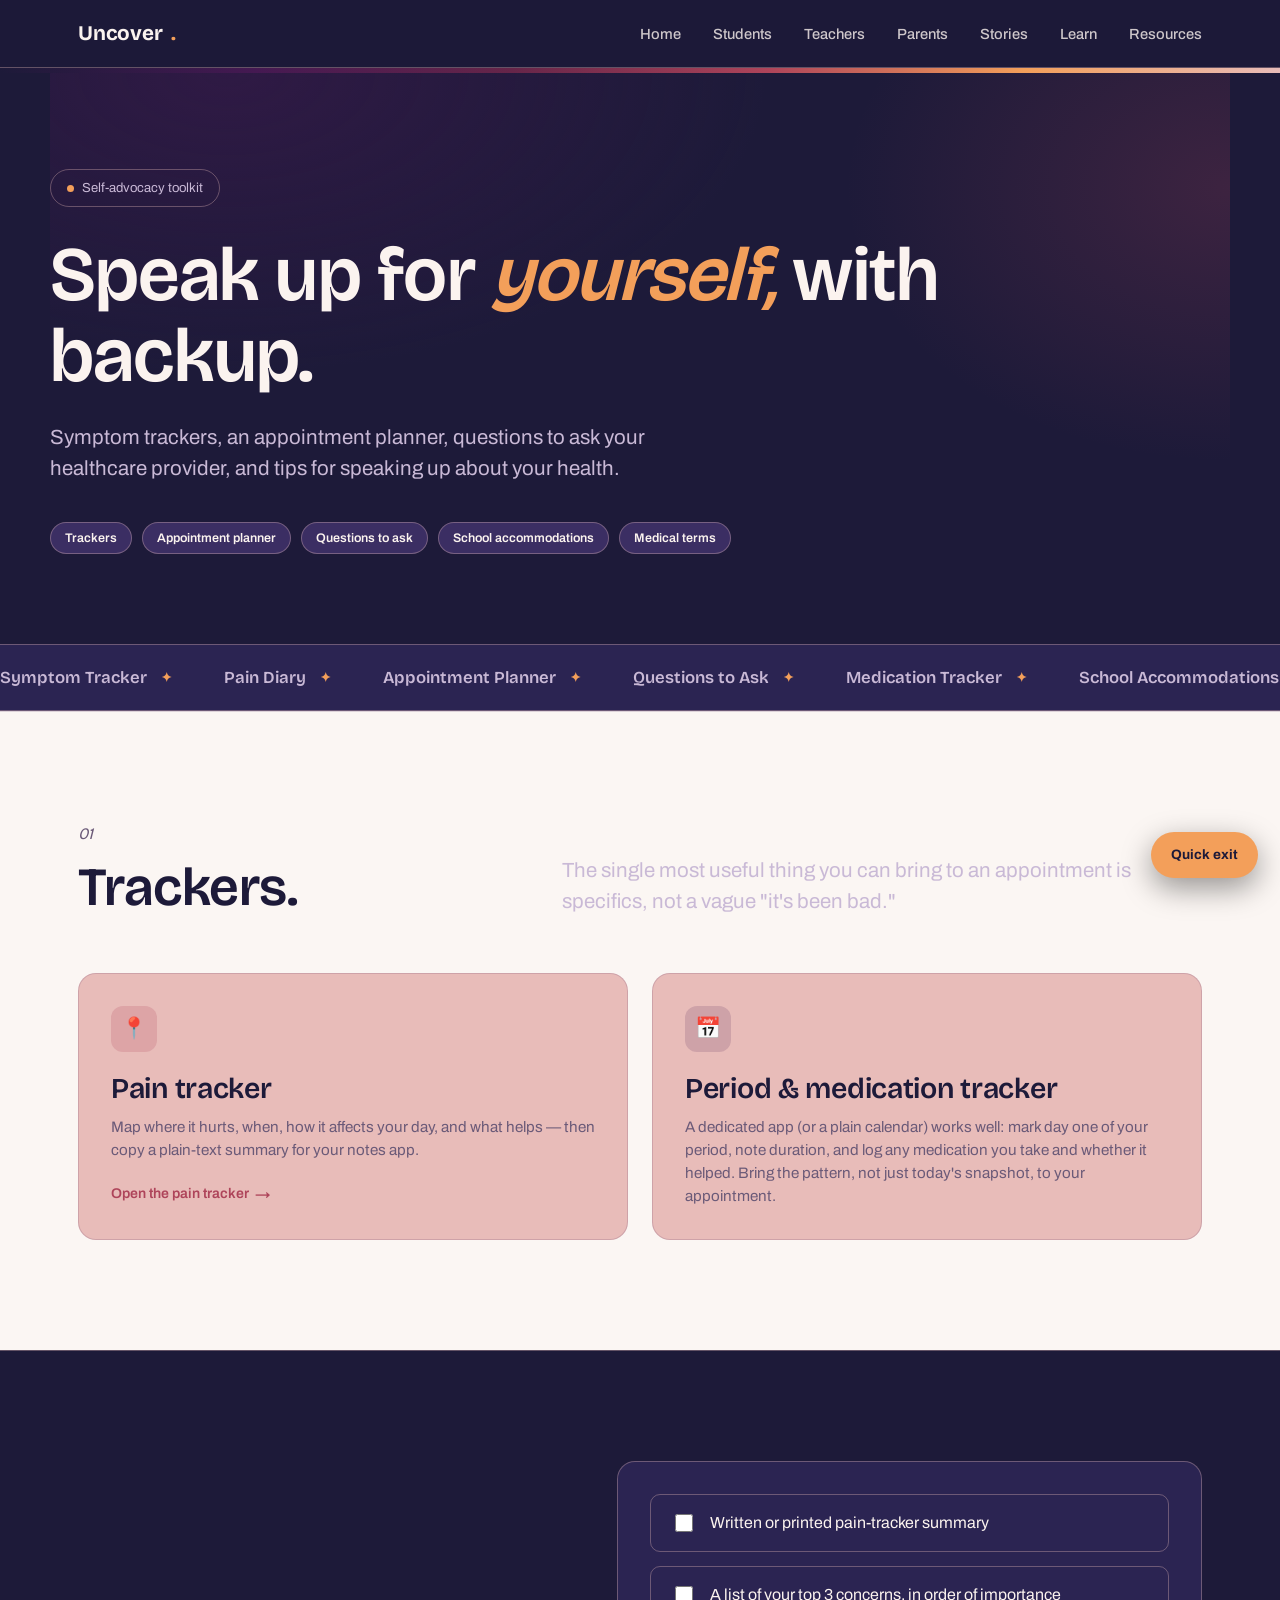
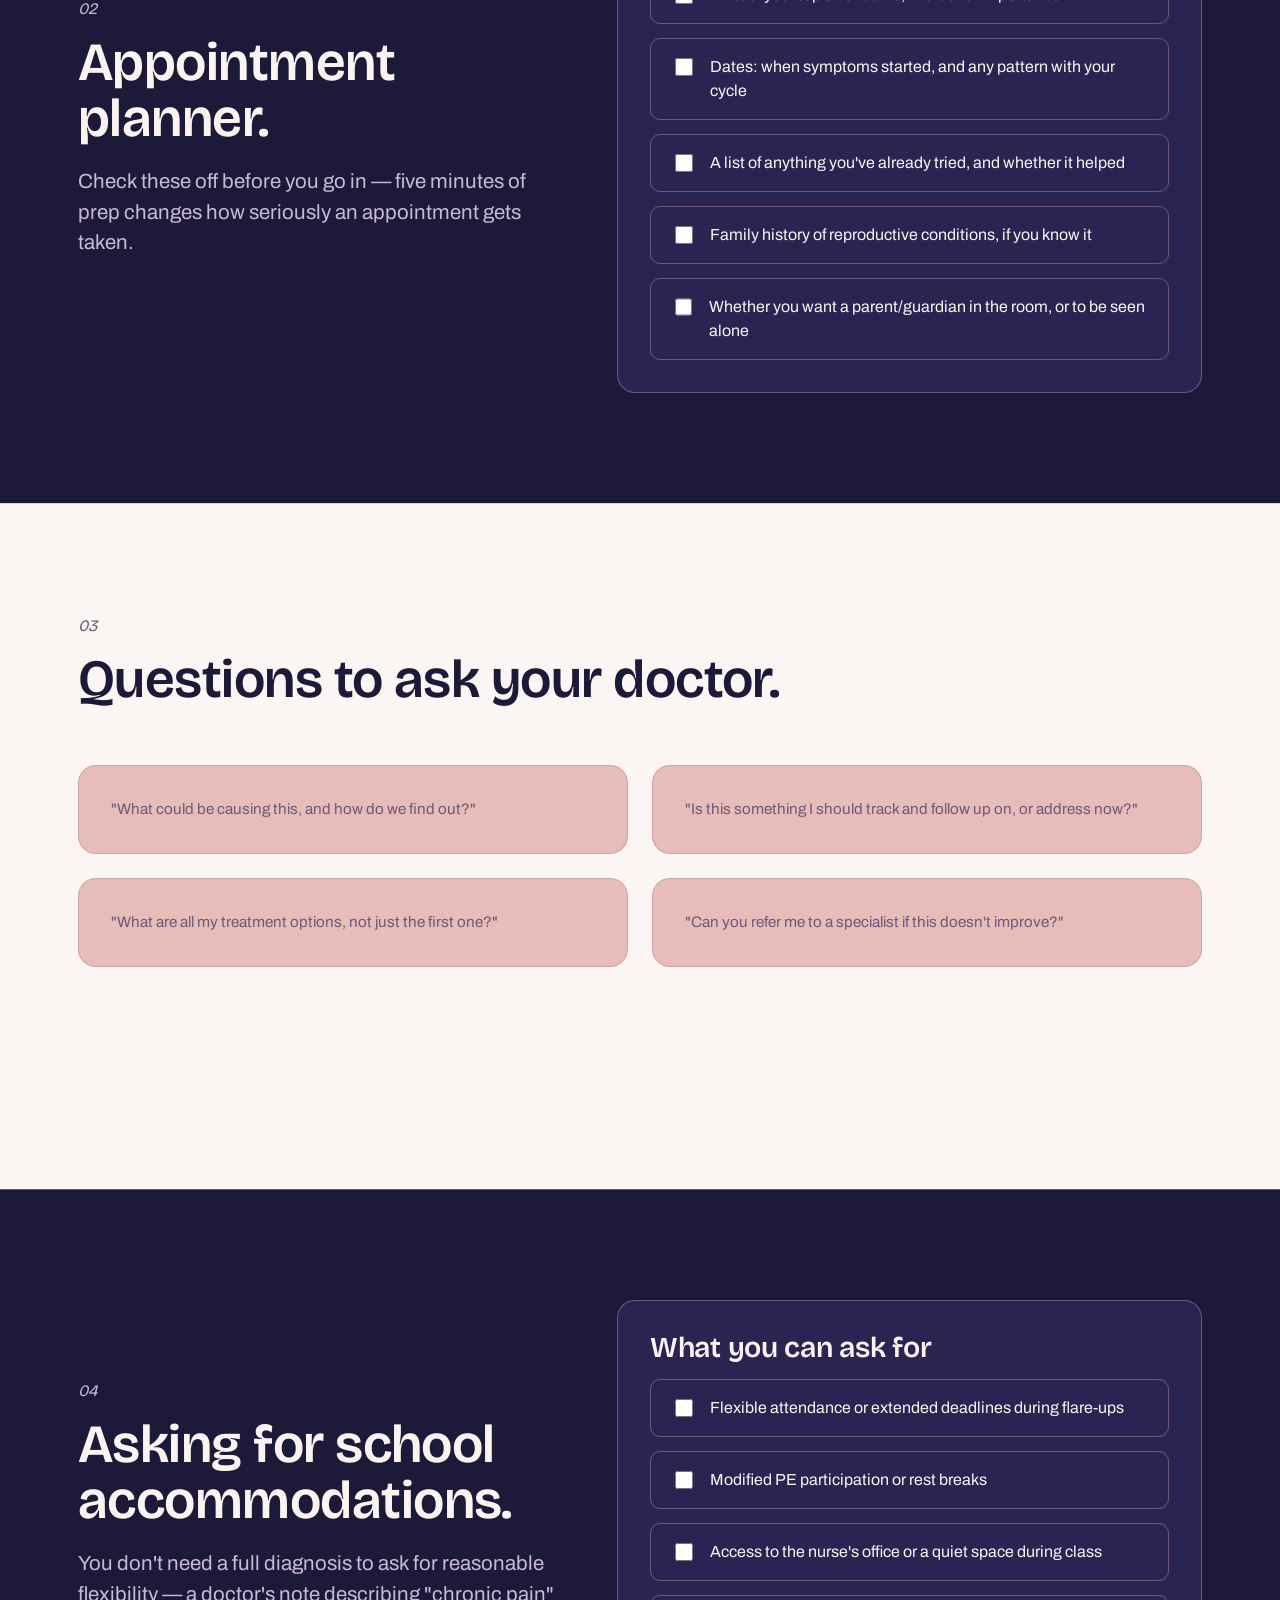
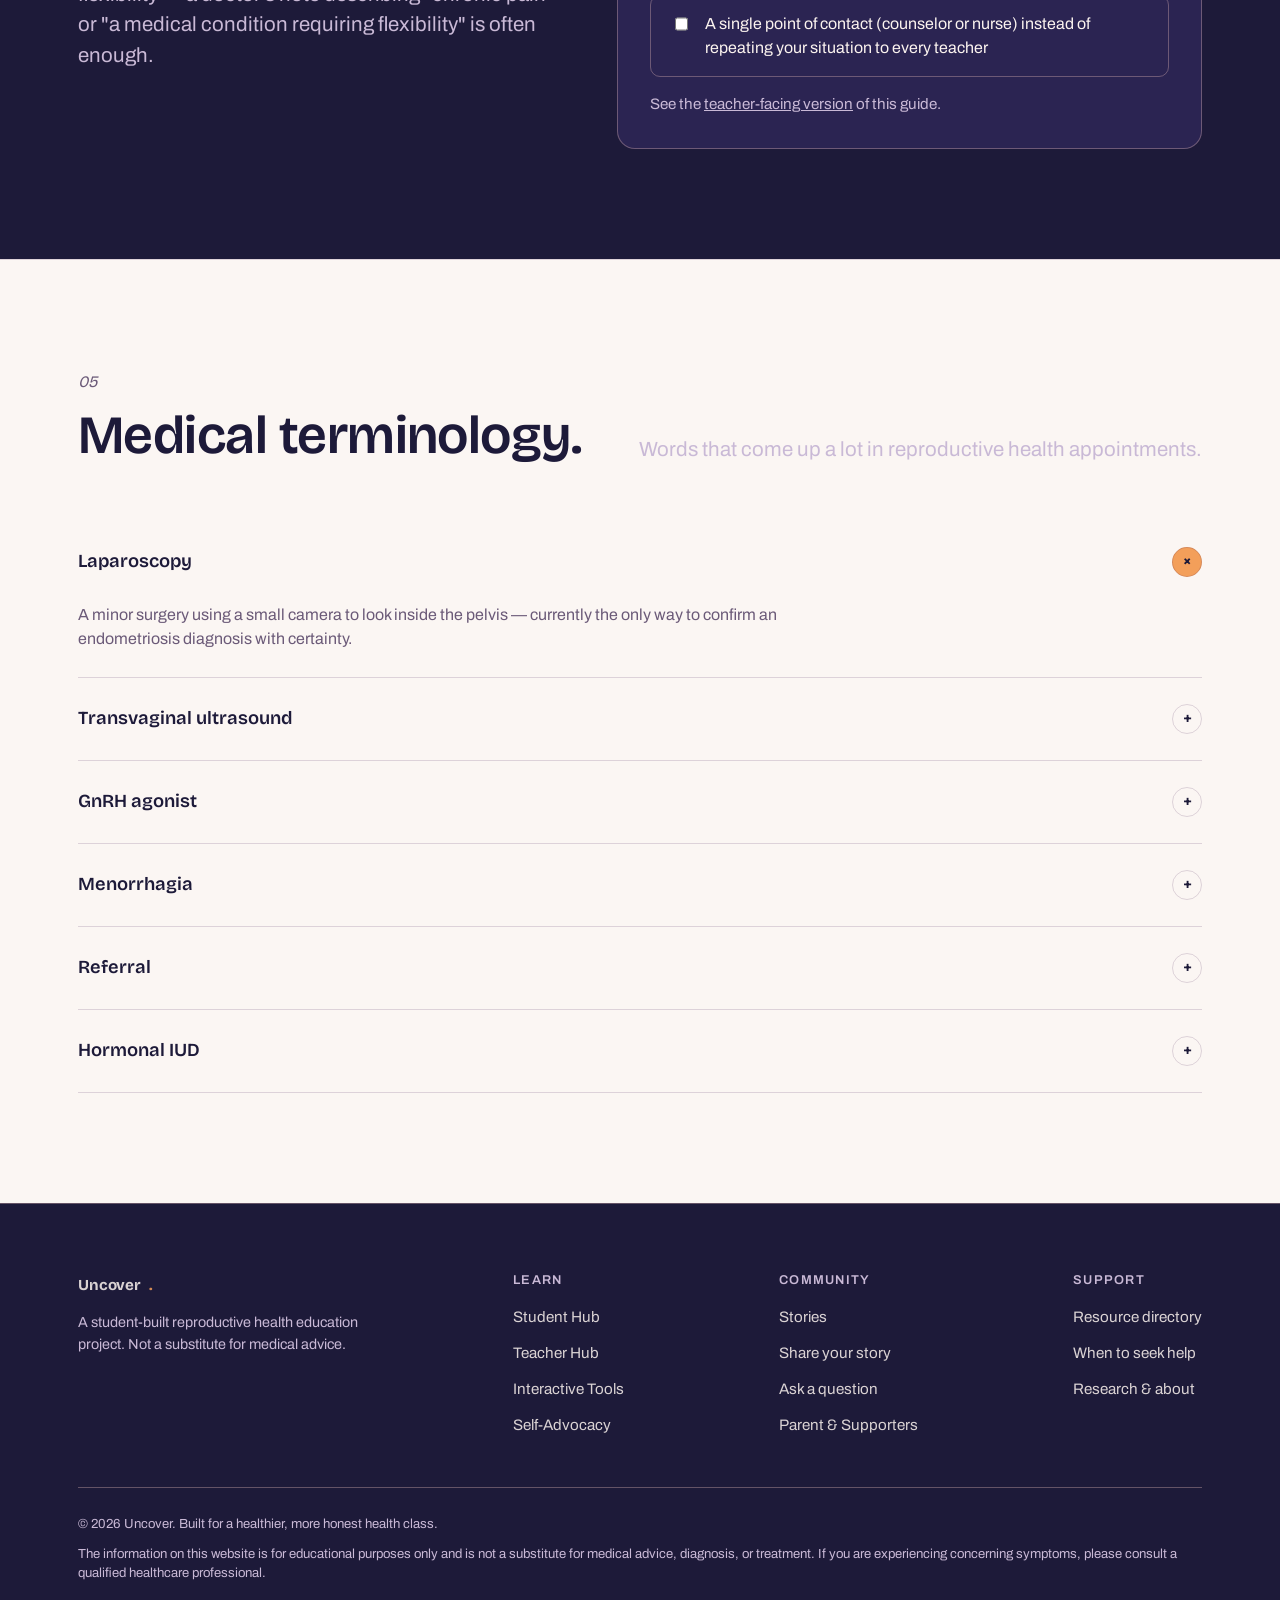
==== advocacy.html @ bd9b30e6 "Implement full site spec: new sunset/purple palette + gradients, PMOS terminology, Adenomyosis/PMDD," ====
<!doctype html>
<html lang="en">
<head>
<meta charset="UTF-8">
<meta name="viewport" content="width=device-width, initial-scale=1.0">
<title>Self-Advocacy Toolkit — Uncover</title>
<meta name="description" content="Symptom trackers, an appointment planner, questions to ask your doctor, and a medical terminology glossary.">
<link rel="stylesheet" href="css/style.css">
</head>
<body>

<nav class="nav">
  <div class="wrap">
    <a href="index.html" class="logo">Uncover<span class="dot">.</span></a>
    <div class="nav-links">
      <a href="index.html">Home</a>
      <a href="students.html">Students</a>
      <a href="teachers.html">Teachers</a>
      <a href="parents.html">Parents</a>
      <a href="stories.html">Stories</a>
      <a href="learn.html">Learn</a>
      <a href="resources.html">Resources</a>
    </div>
    <button class="nav-toggle" aria-label="Toggle menu">☰</button>
  </div>
</nav>
<div class="ombre-bar"></div>

<header class="hero wrap">
  <div class="hero-tag"><span class="pip"></span> Self-advocacy toolkit</div>
  <h1>Speak up for <em>yourself,</em> with backup.</h1>
  <p class="lede">Symptom trackers, an appointment planner, questions to ask your healthcare provider, and tips for speaking up about your health.</p>
  <div class="pill-row" style="margin-top:34px;">
    <a href="#trackers" class="pill">Trackers</a>
    <a href="#appointment" class="pill">Appointment planner</a>
    <a href="#questions" class="pill">Questions to ask</a>
    <a href="#school" class="pill">School accommodations</a>
    <a href="#glossary" class="pill">Medical terms</a>
  </div>
</header>

<div class="marquee">
  <div class="marquee-track">
    <span>Symptom Tracker</span><span>Pain Diary</span><span>Appointment Planner</span><span>Questions to Ask</span><span>Medication Tracker</span><span>School Accommodations</span><span>Medical Terminology</span>
    <span>Symptom Tracker</span><span>Pain Diary</span><span>Appointment Planner</span><span>Questions to Ask</span><span>Medication Tracker</span><span>School Accommodations</span><span>Medical Terminology</span>
  </div>
</div>

<!-- TRACKERS -->
<section class="section light" id="trackers">
  <div class="wrap">
    <div class="section-head">
      <div>
        <span class="num">01</span>
        <h2 style="margin-top:14px;">Trackers.</h2>
      </div>
      <p class="lede">The single most useful thing you can bring to an appointment is specifics, not a vague "it's been bad."</p>
    </div>
    <div class="grid grid-2">
      <a href="students.html#pain-tracker" class="card">
        <div class="icon tint-pink">📍</div>
        <h3>Pain tracker</h3>
        <p>Map where it hurts, when, how it affects your day, and what helps — then copy a plain-text summary for your notes app.</p>
        <span class="tag-link">Open the pain tracker <span class="btn-arrow">→</span></span>
      </a>
      <div class="card">
        <div class="icon tint-purple">📅</div>
        <h3>Period & medication tracker</h3>
        <p>A dedicated app (or a plain calendar) works well: mark day one of your period, note duration, and log any medication you take and whether it helped. Bring the pattern, not just today's snapshot, to your appointment.</p>
      </div>
    </div>
  </div>
</section>

<!-- APPOINTMENT PLANNER -->
<section class="section" id="appointment">
  <div class="wrap two-col">
    <div>
      <span class="num">02</span>
      <h2 style="margin-top:14px;">Appointment planner.</h2>
      <p class="lede" style="margin-top:18px;">Check these off before you go in — five minutes of prep changes how seriously an appointment gets taken.</p>
    </div>
    <div class="card">
      <ul class="checklist">
        <li class="check-row"><input type="checkbox" id="a1"><label for="a1">Written or printed pain-tracker summary</label></li>
        <li class="check-row"><input type="checkbox" id="a2"><label for="a2">A list of your top 3 concerns, in order of importance</label></li>
        <li class="check-row"><input type="checkbox" id="a3"><label for="a3">Dates: when symptoms started, and any pattern with your cycle</label></li>
        <li class="check-row"><input type="checkbox" id="a4"><label for="a4">A list of anything you've already tried, and whether it helped</label></li>
        <li class="check-row"><input type="checkbox" id="a5"><label for="a5">Family history of reproductive conditions, if you know it</label></li>
        <li class="check-row"><input type="checkbox" id="a6"><label for="a6">Whether you want a parent/guardian in the room, or to be seen alone</label></li>
      </ul>
    </div>
  </div>
</section>

<!-- QUESTIONS TO ASK -->
<section class="section light" id="questions">
  <div class="wrap">
    <div class="section-head">
      <div>
        <span class="num">03</span>
        <h2 style="margin-top:14px;">Questions to ask your doctor.</h2>
      </div>
    </div>
    <div class="grid grid-2">
      <div class="card"><p>"What could be causing this, and how do we find out?"</p></div>
      <div class="card"><p>"Is this something I should track and follow up on, or address now?"</p></div>
      <div class="card"><p>"What are all my treatment options, not just the first one?"</p></div>
      <div class="card"><p>"Can you refer me to a specialist if this doesn't improve?"</p></div>
      <div class="card"><p>"What symptoms would mean I should come back sooner?"</p></div>
      <div class="card"><p>"Can we write down a plan so I remember what we discussed?"</p></div>
    </div>
  </div>
</section>

<!-- SCHOOL ACCOMMODATIONS -->
<section class="section" id="school">
  <div class="wrap two-col">
    <div>
      <span class="num">04</span>
      <h2 style="margin-top:14px;">Asking for school accommodations.</h2>
      <p class="lede" style="margin-top:18px;">You don't need a full diagnosis to ask for reasonable flexibility — a doctor's note describing "chronic pain" or "a medical condition requiring flexibility" is often enough.</p>
    </div>
    <div class="card">
      <h3>What you can ask for</h3>
      <ul class="checklist" style="margin-top:16px;">
        <li class="check-row"><input type="checkbox" id="sc1"><label for="sc1">Flexible attendance or extended deadlines during flare-ups</label></li>
        <li class="check-row"><input type="checkbox" id="sc2"><label for="sc2">Modified PE participation or rest breaks</label></li>
        <li class="check-row"><input type="checkbox" id="sc3"><label for="sc3">Access to the nurse's office or a quiet space during class</label></li>
        <li class="check-row"><input type="checkbox" id="sc4"><label for="sc4">A single point of contact (counselor or nurse) instead of repeating your situation to every teacher</label></li>
      </ul>
      <p class="form-note" style="margin-top:16px;">See the <a href="teachers.html#accommodations" style="text-decoration:underline;">teacher-facing version</a> of this guide.</p>
    </div>
  </div>
</section>

<!-- MEDICAL TERMINOLOGY -->
<section class="section light" id="glossary">
  <div class="wrap">
    <div class="section-head">
      <div>
        <span class="num">05</span>
        <h2 style="margin-top:14px;">Medical terminology.</h2>
      </div>
      <p class="lede">Words that come up a lot in reproductive health appointments.</p>
    </div>
    <div class="accordion">
      <details class="accordion-item" open>
        <summary>Laparoscopy<span class="plus">+</span></summary>
        <div class="accordion-body">A minor surgery using a small camera to look inside the pelvis — currently the only way to confirm an endometriosis diagnosis with certainty.</div>
      </details>
      <details class="accordion-item">
        <summary>Transvaginal ultrasound<span class="plus">+</span></summary>
        <div class="accordion-body">An imaging test using a wand-shaped scanner to get a clearer picture of the uterus and ovaries than an external ultrasound.</div>
      </details>
      <details class="accordion-item">
        <summary>GnRH agonist<span class="plus">+</span></summary>
        <div class="accordion-body">A type of medication that temporarily pauses your cycle and lowers estrogen — sometimes used to manage endometriosis or adenomyosis pain.</div>
      </details>
      <details class="accordion-item">
        <summary>Menorrhagia<span class="plus">+</span></summary>
        <div class="accordion-body">The medical term for abnormally heavy or prolonged menstrual bleeding.</div>
      </details>
      <details class="accordion-item">
        <summary>Referral<span class="plus">+</span></summary>
        <div class="accordion-body">When your regular doctor sends you to see a specialist, like a gynecologist, for something outside their scope.</div>
      </details>
      <details class="accordion-item">
        <summary>Hormonal IUD<span class="plus">+</span></summary>
        <div class="accordion-body">A small device placed in the uterus that releases hormones to reduce bleeding and pain — one option for managing several reproductive conditions, not just contraception.</div>
      </details>
    </div>
  </div>
</section>

<footer>
  <div class="wrap">
    <div class="foot-top">
      <div class="foot-col" style="max-width:280px;">
        <a href="index.html" class="logo">Uncover<span class="dot">.</span></a>
        <p class="muted" style="margin-top:16px; font-size:0.9rem;">A student-built reproductive health education project. Not a substitute for medical advice.</p>
      </div>
      <div class="foot-col">
        <h4>Learn</h4>
        <ul>
          <li><a href="students.html">Student Hub</a></li>
          <li><a href="teachers.html">Teacher Hub</a></li>
          <li><a href="learn.html">Interactive Tools</a></li>
          <li><a href="advocacy.html">Self-Advocacy</a></li>
        </ul>
      </div>
      <div class="foot-col">
        <h4>Community</h4>
        <ul>
          <li><a href="stories.html">Stories</a></li>
          <li><a href="stories.html#share">Share your story</a></li>
          <li><a href="students.html#ask">Ask a question</a></li>
          <li><a href="parents.html">Parent & Supporters</a></li>
        </ul>
      </div>
      <div class="foot-col">
        <h4>Support</h4>
        <ul>
          <li><a href="resources.html">Resource directory</a></li>
          <li><a href="resources.html#help">When to seek help</a></li>
          <li><a href="research.html">Research & about</a></li>
        </ul>
      </div>
    </div>
    <div class="foot-bottom" style="flex-direction:column; align-items:flex-start; gap:10px;">
      <span>© <span data-year></span> Uncover. Built for a healthier, more honest health class.</span>
      <span>The information on this website is for educational purposes only and is not a substitute for medical advice, diagnosis, or treatment. If you are experiencing concerning symptoms, please consult a qualified healthcare professional.</span>
    </div>
  </div>
</footer>

<a href="#" class="exit-btn" data-quick-exit>Quick exit</a>

<script src="js/main.js"></script>
<script src="js/motion.js"></script>
</body>
</html>
---- css/style.css ----
/* =========================================================
   Uncover — design system
   Inspired by helloupdigital.com's bold, numbered, card-driven
   structure; palette + type re-tuned for a teen health-ed audience.
   ========================================================= */

@import url('https://fonts.googleapis.com/css2?family=Bricolage+Grotesque:opsz,wght@12..96,400;12..96,500;12..96,600;12..96,700;12..96,800&family=Archivo:ital,wght@0,400;0,500;0,600;0,700;1,500&display=swap');

:root{
  /* ---- Uncover palette (per project design spec) ---- */
  --bg:            #1D1A39;  /* Midnight Plum — dark contexts: nav, footer, hero */
  --bg-soft:       #2B2452;
  --bg-softer:     #3B2E63;
  --canvas:        #FBF6F3;  /* near-white warm base — default light-section bg */
  --paper:         #E8BCB9;  /* Soft Blush — card / form / activity bg */
  --paper-dim:     #F3D9D6;  /* lighter blush — secondary card / pill bg */
  --ink:           #1D1A39;  /* Midnight Plum — headings & body text on light bg */
  --ink-soft:      #6B5A78;  /* muted plum — secondary text on light bg */
  --white:         #FBF3EF;

  --primary:       #451952;  /* Royal Purple — buttons, links, headings, progress bars */
  --primary-dark:  #351140;
  --accent2:       #662549;  /* Berry Purple — stories, quotes, testimonials, community */
  --highlight:     #AE445A;  /* Rose Mauve — callouts, stats, parent hub */
  --cta:           #F39F5A;  /* Golden Apricot — quiz scores, badges, used sparingly */
  --cta-ink:       #1D1A39;

  /* legacy aliases (existing markup references these class/var names) */
  --lime:          var(--cta);
  --lime-ink:      var(--cta-ink);
  --pink:          var(--highlight);
  --pink-soft:     var(--paper-dim);
  --orange:        var(--accent2);
  --sky:           #8B5AA6;  /* lightened Royal Purple, for tint variety */
  --purple:        var(--primary);
  --purple-soft:   #E3D3EC;

  --muted:         #C9B9D6;
  --line:          rgba(232,188,185,0.35);
  --line-dark:     rgba(69,25,82,0.16);

  --font-display:  'Bricolage Grotesque', 'Helvetica Neue', Arial, sans-serif;
  --font-body:     'Archivo', 'Helvetica Neue', Arial, sans-serif;

  --container:     1180px;
  --radius:        18px;
  --radius-sm:     10px;
}

*,*::before,*::after{ box-sizing:border-box; }
html{ scroll-behavior:smooth; }
body{
  margin:0;
  background:var(--bg);
  color:var(--white);
  font-family:var(--font-body);
  -webkit-font-smoothing:antialiased;
  line-height:1.5;
}
img{ max-width:100%; display:block; }
a{ color:inherit; text-decoration:none; }
ul{ margin:0; padding:0; list-style:none; }
button{ font-family:inherit; cursor:pointer; }

.wrap{
  max-width:var(--container);
  margin:0 auto;
  padding:0 28px;
}

h1,h2,h3,h4{
  font-family:var(--font-display);
  font-weight:600;
  line-height:1.05;
  margin:0;
  letter-spacing:-0.01em;
}
h1{ font-size:clamp(2.6rem, 6vw, 5.2rem); font-weight:600; }
h2{ font-size:clamp(2rem, 4.2vw, 3.4rem); }
h3{ font-size:clamp(1.3rem, 2.4vw, 1.8rem); }
p{ margin:0; }
.eyebrow{
  font-family:var(--font-body);
  text-transform:uppercase;
  letter-spacing:0.14em;
  font-size:0.76rem;
  font-weight:600;
  color:var(--lime);
}
.lede{
  font-size:clamp(1.05rem,1.6vw,1.3rem);
  color:var(--muted);
  max-width:640px;
}

/* ---------- section scaffolding ---------- */
section{ position:relative; }
.section{ padding:110px 0; border-top:1px solid var(--line); }
.section.light{
  background:var(--canvas);
  color:var(--ink);
  border-top:1px solid var(--line-dark);
}
.section.light .eyebrow{ color:var(--primary); }
.section.light .muted{ color:var(--ink-soft); }
.muted{ color:var(--muted); }

.section-head{
  display:flex;
  justify-content:space-between;
  align-items:flex-end;
  gap:40px;
  margin-bottom:56px;
  flex-wrap:wrap;
}
.num{
  font-family:var(--font-display);
  font-style:italic;
  font-size:1rem;
  color:var(--muted);
}
.section.light .num{ color:var(--ink-soft); }

/* ---------- nav ---------- */
.nav{
  position:sticky;
  top:0;
  z-index:100;
  background:rgba(29,26,57,0.86);
  backdrop-filter:blur(14px);
  border-bottom:1px solid var(--line);
}
.nav .wrap{
  display:flex;
  align-items:center;
  justify-content:space-between;
  padding-top:18px;
  padding-bottom:18px;
}
.logo{
  font-family:var(--font-display);
  font-weight:700;
  font-size:1.3rem;
  letter-spacing:-0.01em;
  display:flex;
  align-items:center;
  gap:8px;
}
.logo .dot{ color:var(--lime); }
.nav-links{
  display:flex;
  gap:32px;
  align-items:center;
}
.nav-links a{
  font-size:0.92rem;
  font-weight:500;
  color:var(--white);
  opacity:0.8;
  transition:opacity .2s;
}
.nav-links a:hover, .nav-links a.active{ opacity:1; color:var(--lime); }
.nav-toggle{
  display:none;
  background:none;
  border:0;
  color:var(--white);
  font-size:1.6rem;
}

/* ---------- buttons ---------- */
.btn{
  display:inline-flex;
  align-items:center;
  gap:10px;
  padding:14px 26px;
  border-radius:999px;
  font-weight:600;
  font-size:0.95rem;
  border:1px solid transparent;
  transition:transform .18s ease, background .2s, color .2s, border-color .2s;
  white-space:nowrap;
}
.btn:hover{ transform:translateY(-2px); }
.btn-primary{ background:linear-gradient(135deg, var(--primary), var(--accent2)); color:var(--white); }
.btn-primary:hover{ background:linear-gradient(135deg, var(--accent2), var(--highlight)); }
.btn-outline{ border-color:var(--line); color:var(--white); }
.section.light .btn-outline{ border-color:var(--line-dark); color:var(--ink); }
.btn-outline:hover{ border-color:var(--primary); }
.btn-dark{ background:var(--ink); color:var(--paper); }
.btn-cta{ background:linear-gradient(135deg, var(--cta), #FFC98A); color:var(--cta-ink); }
.btn-cta:hover{ background:linear-gradient(135deg, #FFC98A, var(--cta)); }
.btn-arrow{ font-size:1.1em; transition:transform .2s; }
.btn:hover .btn-arrow{ transform:translateX(3px); }

.cta-row{ display:flex; gap:16px; flex-wrap:wrap; align-items:center; }

/* ---------- hero ---------- */
.hero{
  padding:96px 0 90px;
  overflow:hidden;
  background:
    radial-gradient(ellipse 900px 500px at 15% 0%, rgba(69,25,82,0.45), transparent 60%),
    radial-gradient(ellipse 700px 500px at 100% 20%, rgba(174,68,90,0.22), transparent 55%);
}
.hero-tag{
  display:inline-flex;
  align-items:center;
  gap:8px;
  padding:8px 16px;
  border:1px solid var(--line);
  border-radius:999px;
  font-size:0.82rem;
  color:var(--muted);
  margin-bottom:28px;
}
.hero-tag .pip{ width:7px; height:7px; border-radius:50%; background:var(--lime); }
.hero h1{ max-width:920px; }
.hero h1 em{
  font-style:italic;
  color:var(--lime);
}
.hero .lede{ margin-top:26px; margin-bottom:38px; }

/* ---------- cards ---------- */
.grid{ display:grid; gap:24px; }
.grid-2{ grid-template-columns:repeat(2,1fr); }
.grid-3{ grid-template-columns:repeat(3,1fr); }
.grid-4{ grid-template-columns:repeat(4,1fr); }

.card{
  background:var(--bg-soft);
  border:1px solid var(--line);
  border-radius:var(--radius);
  padding:32px;
  transition:border-color .2s, transform .2s;
}
.card:hover{ border-color:var(--cta); transform:translateY(-4px); }
.section.light .card{
  background:var(--paper);
  border-color:var(--line-dark);
}
.section.light .card:hover{ border-color:var(--primary); }

.card .icon{
  width:46px; height:46px;
  border-radius:12px;
  display:flex; align-items:center; justify-content:center;
  font-size:1.3rem;
  margin-bottom:22px;
}
.card h3{ margin-bottom:12px; }
.card p{ color:var(--muted); font-size:0.95rem; }
.section.light .card p{ color:var(--ink-soft); }
.card .tag-link{
  display:inline-flex;
  align-items:center;
  gap:6px;
  margin-top:20px;
  font-size:0.88rem;
  font-weight:600;
  color:var(--lime);
}
.section.light .card .tag-link{ color:var(--pink); }

/* icon tint variants */
.tint-lime{ background:rgba(243,159,90,0.18); color:var(--lime); }
.tint-pink{ background:rgba(174,68,90,0.20); color:var(--pink); }
.tint-orange{ background:rgba(102,37,73,0.16); color:var(--orange); }
.tint-sky{ background:rgba(139,90,166,0.20); color:var(--sky); }
.tint-purple{ background:rgba(69,25,82,0.16); color:var(--purple); }

/* ---------- pills / tags ---------- */
.pill{
  display:inline-block;
  padding:6px 14px;
  border-radius:999px;
  font-size:0.78rem;
  font-weight:600;
  background:var(--bg-softer);
  color:var(--white);
  border:1px solid var(--line);
}
.section.light .pill{ background:var(--paper-dim); color:var(--ink); border-color:var(--line-dark); }
.pill-row{ display:flex; gap:10px; flex-wrap:wrap; }

/* ---------- stats ---------- */
.stat-num{
  font-family:var(--font-display);
  font-size:clamp(2.4rem,5vw,3.8rem);
  font-weight:600;
  color:var(--lime);
  line-height:1;
}
.section.light .stat-num{ color:var(--pink); }
.stat-label{ margin-top:10px; color:var(--muted); font-size:0.92rem; }
.section.light .stat-label{ color:var(--ink-soft); }

/* ---------- accordion ---------- */
.accordion-item{
  border-bottom:1px solid var(--line);
}
.section.light .accordion-item{ border-color:var(--line-dark); }
.accordion-item summary{
  cursor:pointer;
  list-style:none;
  padding:26px 0;
  display:flex;
  justify-content:space-between;
  align-items:center;
  gap:20px;
  font-family:var(--font-display);
  font-size:1.15rem;
  font-weight:600;
}
.accordion-item summary::-webkit-details-marker{ display:none; }
.accordion-item summary .plus{
  flex:none;
  width:30px; height:30px;
  border-radius:50%;
  border:1px solid var(--line);
  display:flex; align-items:center; justify-content:center;
  font-size:1.1rem;
  transition:transform .25s;
}
.section.light .accordion-item summary .plus{ border-color:var(--line-dark); }
.accordion-item[open] summary .plus{ transform:rotate(45deg); background:var(--lime); color:var(--lime-ink); border-color:var(--lime); }
.accordion-body{ padding-bottom:26px; color:var(--muted); max-width:760px; }
.section.light .accordion-body{ color:var(--ink-soft); }

/* ---------- banner / cta block ---------- */
.banner{
  border-radius:28px;
  padding:64px;
  background:linear-gradient(135deg, var(--purple), var(--pink));
  color:var(--white);
  display:flex;
  align-items:center;
  justify-content:space-between;
  gap:40px;
  flex-wrap:wrap;
}
.banner h2{ max-width:520px; }
.banner.lime{ background:linear-gradient(135deg,#FFD8AC,var(--lime)); color:var(--lime-ink); }
.banner.dark{ background:var(--ink); color:var(--paper); }

/* ---------- footer ---------- */
footer{
  background:var(--bg);
  border-top:1px solid var(--line);
  padding:70px 0 34px;
}
.foot-top{
  display:flex;
  justify-content:space-between;
  gap:40px;
  flex-wrap:wrap;
  padding-bottom:50px;
}
.foot-col h4{
  font-family:var(--font-body);
  font-size:0.8rem;
  text-transform:uppercase;
  letter-spacing:0.1em;
  color:var(--muted);
  margin-bottom:18px;
}
.foot-col ul{ display:flex; flex-direction:column; gap:12px; }
.foot-col a{ font-size:0.95rem; opacity:0.85; }
.foot-col a:hover{ opacity:1; color:var(--lime); }
.foot-bottom{
  border-top:1px solid var(--line);
  padding-top:26px;
  display:flex;
  justify-content:space-between;
  flex-wrap:wrap;
  gap:12px;
  font-size:0.82rem;
  color:var(--muted);
}
.exit-btn{
  position:fixed;
  right:22px;
  bottom:22px;
  z-index:200;
  background:var(--lime);
  color:var(--lime-ink);
  font-weight:700;
  padding:13px 20px;
  border-radius:999px;
  font-size:0.85rem;
  box-shadow:0 10px 30px rgba(0,0,0,0.4);
}
.exit-btn:hover{ background:#FFB980; }

/* ---------- form elements ---------- */
.field{ display:flex; flex-direction:column; gap:8px; margin-bottom:20px; }
.field label{ font-size:0.85rem; font-weight:600; color:var(--muted); }
.section.light .field label{ color:var(--ink-soft); }
.field input, .field textarea, .field select{
  background:var(--bg-softer);
  border:1px solid var(--line);
  border-radius:var(--radius-sm);
  padding:14px 16px;
  color:var(--white);
  font-family:inherit;
  font-size:0.95rem;
}
.section.light .field input, .section.light .field textarea, .section.light .field select{
  background:var(--white);
  border-color:var(--line-dark);
  color:var(--ink);
}
.field textarea{ resize:vertical; min-height:120px; }
.form-note{ font-size:0.82rem; color:var(--muted); margin-top:8px; }
.section.light .form-note{ color:var(--ink-soft); }

/* ---------- quiz ---------- */
.quiz-card{
  background:var(--bg-soft);
  border:1px solid var(--line);
  border-radius:var(--radius);
  padding:40px;
}
.section.light .quiz-card{ background:var(--white); border-color:var(--line-dark); }
.quiz-progress{
  height:6px; border-radius:99px; background:var(--bg-softer); overflow:hidden; margin-bottom:30px;
}
.section.light .quiz-progress{ background:var(--paper-dim); }
.quiz-progress-bar{ height:100%; background:linear-gradient(90deg, var(--primary), var(--highlight), var(--cta)); width:0%; transition:width .3s; }
.quiz-options{ display:flex; flex-direction:column; gap:12px; margin-top:26px; }
.quiz-opt{
  text-align:left;
  padding:16px 20px;
  border-radius:var(--radius-sm);
  border:1px solid var(--line);
  background:transparent;
  color:inherit;
  font-size:0.98rem;
  font-family:inherit;
  transition:border-color .2s, background .2s;
}
.section.light .quiz-opt{ border-color:var(--line-dark); }
.quiz-opt:hover{ border-color:var(--lime); }
.quiz-opt.correct{ border-color:var(--lime); background:rgba(243,159,90,0.14); }
.quiz-opt.wrong{ border-color:var(--pink); background:rgba(174,68,90,0.16); }
.quiz-feedback{ margin-top:18px; font-size:0.92rem; color:var(--muted); display:none; }
.section.light .quiz-feedback{ color:var(--ink-soft); }
.quiz-result{ text-align:center; display:none; }
.quiz-result .stat-num{ display:block; margin-bottom:10px; }

/* checklist */
.checklist{ display:flex; flex-direction:column; gap:14px; }
.check-row{
  display:flex; align-items:flex-start; gap:14px;
  padding:16px 20px;
  border:1px solid var(--line);
  border-radius:var(--radius-sm);
  cursor:pointer;
}
.section.light .check-row{ border-color:var(--line-dark); }
.check-row input{ margin-top:3px; accent-color:var(--lime); width:18px; height:18px; }
.check-row.flag{ border-color:var(--orange); }

/* ---------- misc ---------- */
.two-col{ display:grid; grid-template-columns:0.9fr 1.1fr; gap:60px; align-items:center; }
.divider{ height:3px; border-radius:99px; background:linear-gradient(90deg, var(--primary), var(--accent2), var(--highlight), var(--cta)); margin:60px 0; opacity:0.7; }
.section.light .divider{ opacity:0.55; }

/* full ombré flow, per design spec: Midnight Plum -> Royal Purple -> Berry Purple -> Rose Mauve -> Golden Apricot -> Soft Blush */
.ombre-bar{
  height:5px;
  background:linear-gradient(90deg, var(--bg), var(--primary), var(--accent2), var(--highlight), var(--cta), var(--paper));
}
.badge-list{ display:flex; gap:14px; flex-wrap:wrap; margin-top:30px; }
.badge{ display:flex; align-items:center; gap:8px; font-size:0.85rem; color:var(--muted); }
.badge .dot{ width:6px;height:6px;border-radius:50%; background:var(--lime); }

.anon-note{
  display:flex; gap:14px; align-items:flex-start;
  background:var(--bg-softer);
  border:1px solid var(--line);
  border-radius:var(--radius-sm);
  padding:20px 22px;
  margin-top:24px;
  font-size:0.88rem;
  color:var(--muted);
}
.section.light .anon-note{ background:var(--paper-dim); border-color:var(--line-dark); color:var(--ink-soft); }

/* poll */
.poll-bar-track{ background:var(--bg-softer); border-radius:99px; height:34px; position:relative; overflow:hidden; margin-top:10px; }
.section.light .poll-bar-track{ background:var(--paper-dim); }
.poll-bar-fill{ height:100%; background:linear-gradient(90deg, var(--accent2), var(--highlight)); border-radius:99px; width:0%; transition:width .6s ease; display:flex; align-items:center; padding:0 14px; color:#fff; font-size:0.82rem; font-weight:600; white-space:nowrap; }
.poll-option{ margin-bottom:18px; }
.poll-option .poll-label{ display:flex; justify-content:space-between; font-size:0.9rem; margin-bottom:2px; }
.poll-vote{
  background:none; border:1px solid var(--line); color:inherit;
  border-radius:999px; padding:10px 16px; font-size:0.85rem; font-weight:600;
  margin-top:8px;
}
.section.light .poll-vote{ border-color:var(--line-dark); }
.poll-vote:hover{ border-color:var(--purple); }
[data-poll].voted .poll-vote{ display:none; }
[data-poll] .poll-total{ margin-top:16px; font-size:0.82rem; color:var(--muted); display:block; }
.section.light [data-poll] .poll-total{ color:var(--ink-soft); }

/* pain tracker table */
.pain-map-table{ width:100%; border-collapse:collapse; min-width:520px; }
.pain-map-table th, .pain-map-table td{ padding:14px 10px; text-align:center; border-bottom:1px solid var(--line); }
.section.light .pain-map-table th, .section.light .pain-map-table td{ border-color:var(--line-dark); }
.pain-map-table td:first-child, .pain-map-table th:first-child{ text-align:left; font-weight:600; }
.pain-map-table th{ font-size:0.78rem; text-transform:uppercase; letter-spacing:0.06em; color:var(--muted); font-weight:600; }
.section.light .pain-map-table th{ color:var(--ink-soft); }
.pain-map-table input[type="checkbox"]{ width:19px; height:19px; accent-color:var(--lime); cursor:pointer; }
.pain-summary-text{ white-space:pre-line; font-size:0.92rem; line-height:1.7; }

/* self-score checklist result */
.score-result{
  margin-top:24px; padding:22px 24px; border-radius:var(--radius-sm);
  background:var(--bg-softer); border:1px solid var(--line); display:none;
}
.section.light .score-result{ background:var(--paper-dim); border-color:var(--line-dark); }
.score-result.show{ display:block; }

/* ---------- motion: scroll reveal ---------- */
.reveal-init{
  opacity:0;
  transform:translateY(28px);
  transition:opacity .7s cubic-bezier(.16,1,.3,1), transform .7s cubic-bezier(.16,1,.3,1);
  will-change:opacity, transform;
}
.reveal-in{ opacity:1; transform:translateY(0); }

/* ---------- motion: hero entrance ---------- */
.hero{ position:relative; }
.hero > *:not(.hero-glow){
  position:relative; z-index:1;
  animation:heroIn .8s cubic-bezier(.16,1,.3,1) both;
}
.hero > *:nth-child(1){ animation-delay:.02s; }
.hero > *:nth-child(2){ animation-delay:.12s; }
.hero > *:nth-child(3){ animation-delay:.22s; }
.hero > *:nth-child(4){ animation-delay:.32s; }
.hero > *:nth-child(5){ animation-delay:.42s; }
@keyframes heroIn{ from{ opacity:0; transform:translateY(20px); } to{ opacity:1; transform:translateY(0); } }

/* ---------- motion: cursor glow ---------- */
.hero-glow{
  position:absolute; top:0; left:0;
  width:460px; height:460px; margin:-230px 0 0 -230px;
  border-radius:50%;
  background:radial-gradient(circle, rgba(243,159,90,0.32), rgba(174,68,90,0.16) 45%, transparent 72%);
  filter:blur(6px);
  pointer-events:none;
  z-index:0;
  animation:none !important;
  opacity:0;
  transition:opacity .6s ease;
}
.hero-glow.active{ opacity:1; }

/* ---------- motion: nav on scroll ---------- */
.nav{ transition:box-shadow .3s ease; }
.nav.scrolled{ box-shadow:0 12px 32px rgba(0,0,0,0.35); }

/* ---------- motion: card tilt ---------- */
.card{ transition:border-color .2s, transform .15s ease-out, box-shadow .2s; }
.card.tilt:hover{ box-shadow:0 20px 40px rgba(0,0,0,0.28); }
.section.light .card.tilt:hover{ box-shadow:0 20px 40px rgba(29,26,57,0.14); }

/* ---------- motion: magnetic buttons ---------- */
.btn{ transition:transform .15s ease-out, background .2s, color .2s, border-color .2s; }

/* ---------- motion: marquee ---------- */
.marquee{
  overflow:hidden;
  padding:20px 0;
  background:var(--bg-soft);
  border-top:1px solid var(--line);
  border-bottom:1px solid var(--line);
}
.section.light + .marquee{ background:var(--paper-dim); border-color:var(--line-dark); }
.marquee-track{
  display:flex;
  width:max-content;
  gap:52px;
  animation:marquee 28s linear infinite;
}
.marquee:hover .marquee-track{ animation-play-state:paused; }
.marquee-track span{
  font-family:var(--font-display);
  font-weight:600;
  font-size:1.05rem;
  color:var(--muted);
  white-space:nowrap;
  display:flex;
  align-items:center;
  gap:14px;
}
.marquee-track span::after{ content:'✦'; color:var(--lime); font-size:0.8rem; }
@keyframes marquee{ from{ transform:translateX(0); } to{ transform:translateX(-50%); } }

/* ---------- motion: stats row ---------- */
.stats-row{
  display:grid;
  grid-template-columns:repeat(4,1fr);
  gap:24px;
  padding:56px 0;
}
.stats-row .stat-num{ display:block; }

/* ---------- motion: accordion body (JS-animated height) ---------- */
.accordion-body{ overflow:hidden; transition:height .35s ease, opacity .3s ease; }

@media (prefers-reduced-motion: reduce){
  .reveal-init{ opacity:1; transform:none; transition:none; }
  .hero > *{ animation:none; opacity:1; transform:none; }
  .marquee-track{ animation:none; }
  .hero-glow{ display:none; }
}

/* ---------- responsive ---------- */
@media (max-width: 920px){
  .grid-2, .grid-3, .grid-4{ grid-template-columns:1fr 1fr; }
  .two-col{ grid-template-columns:1fr; gap:30px; }
  .banner{ padding:44px; }
  .stats-row{ grid-template-columns:repeat(2,1fr); }
}
@media (max-width: 680px){
  .stats-row{ grid-template-columns:1fr 1fr; gap:30px 20px; }
  .nav-links{
    position:fixed; inset:64px 0 0 0; background:var(--bg);
    flex-direction:column; padding:40px 28px; gap:24px;
    transform:translateY(-110%); transition:transform .3s ease;
  }
  .nav-links.open{ transform:translateY(0); }
  .nav-toggle{ display:block; }
  .grid-2, .grid-3, .grid-4{ grid-template-columns:1fr; }
  .section{ padding:70px 0; }
  .banner{ padding:34px; }
  .section-head{ margin-bottom:36px; }
  .exit-btn{ right:14px; bottom:14px; padding:11px 16px; font-size:0.78rem; }
}
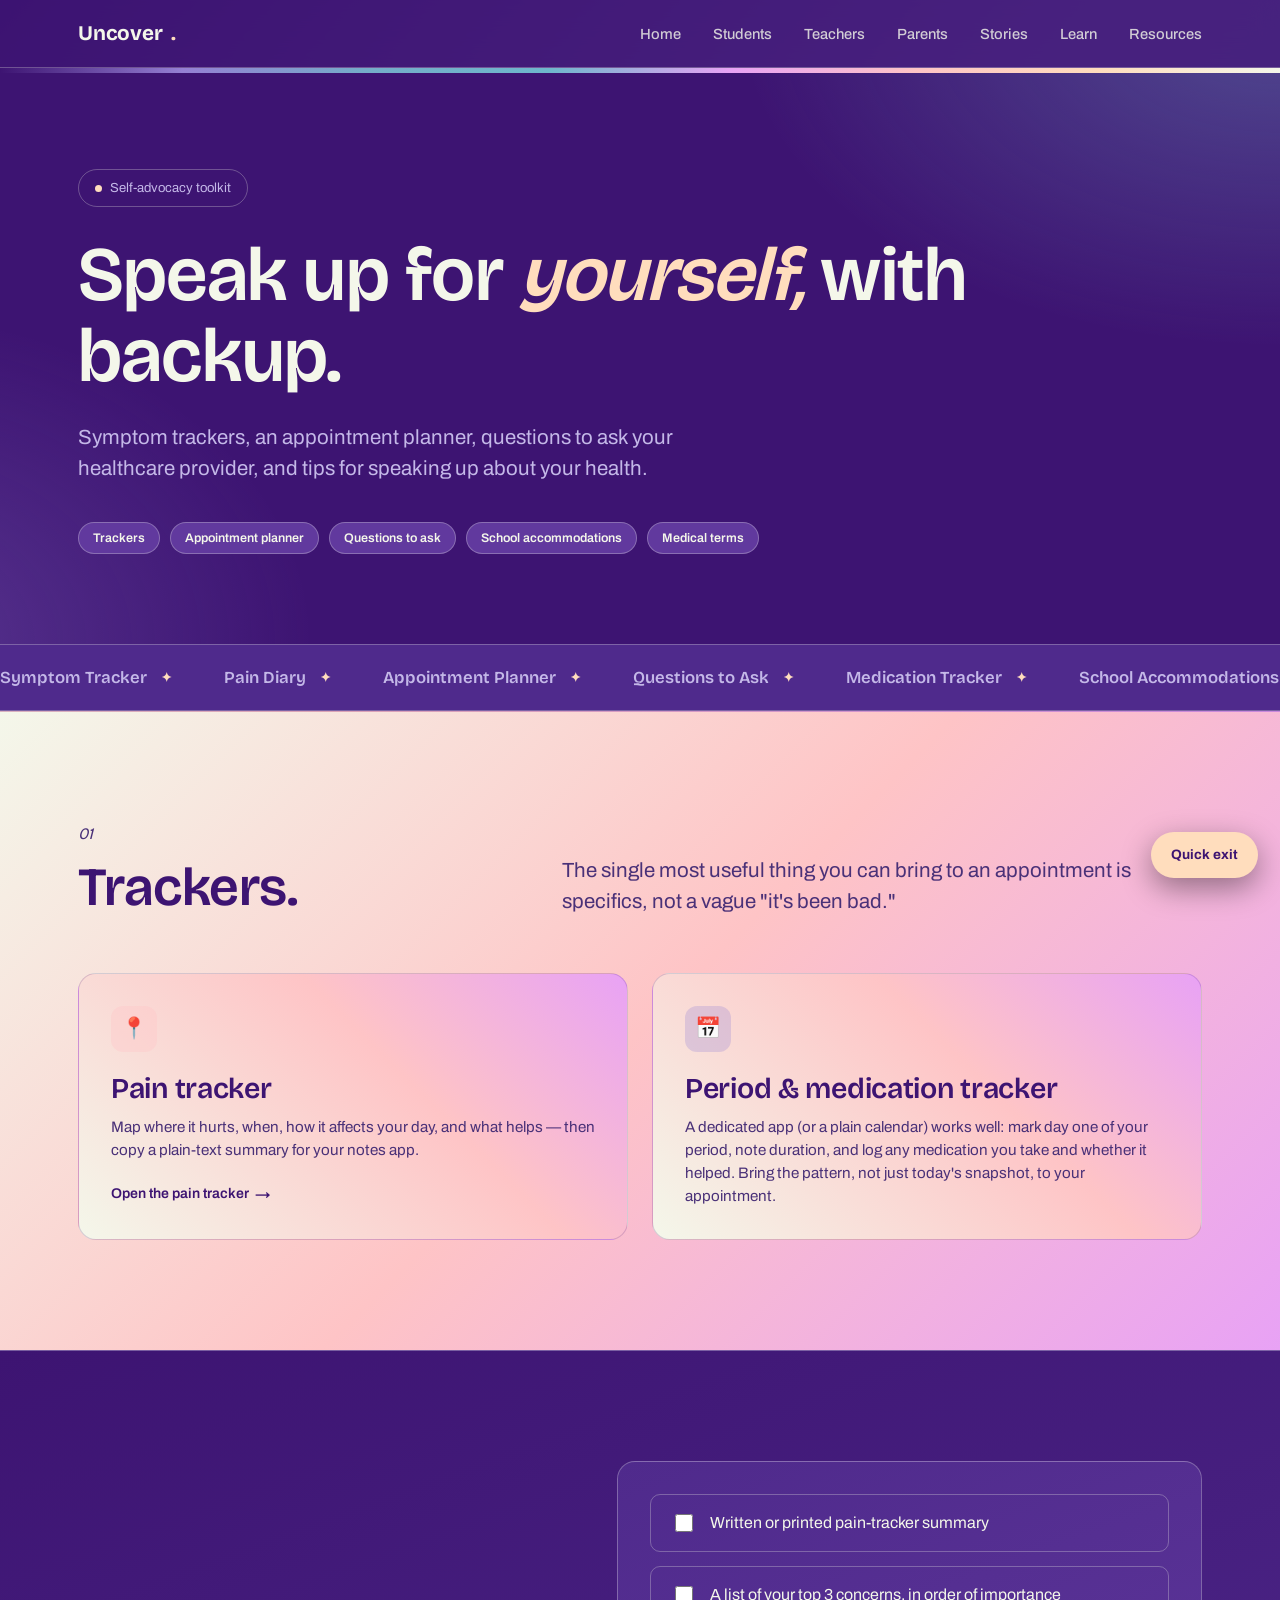
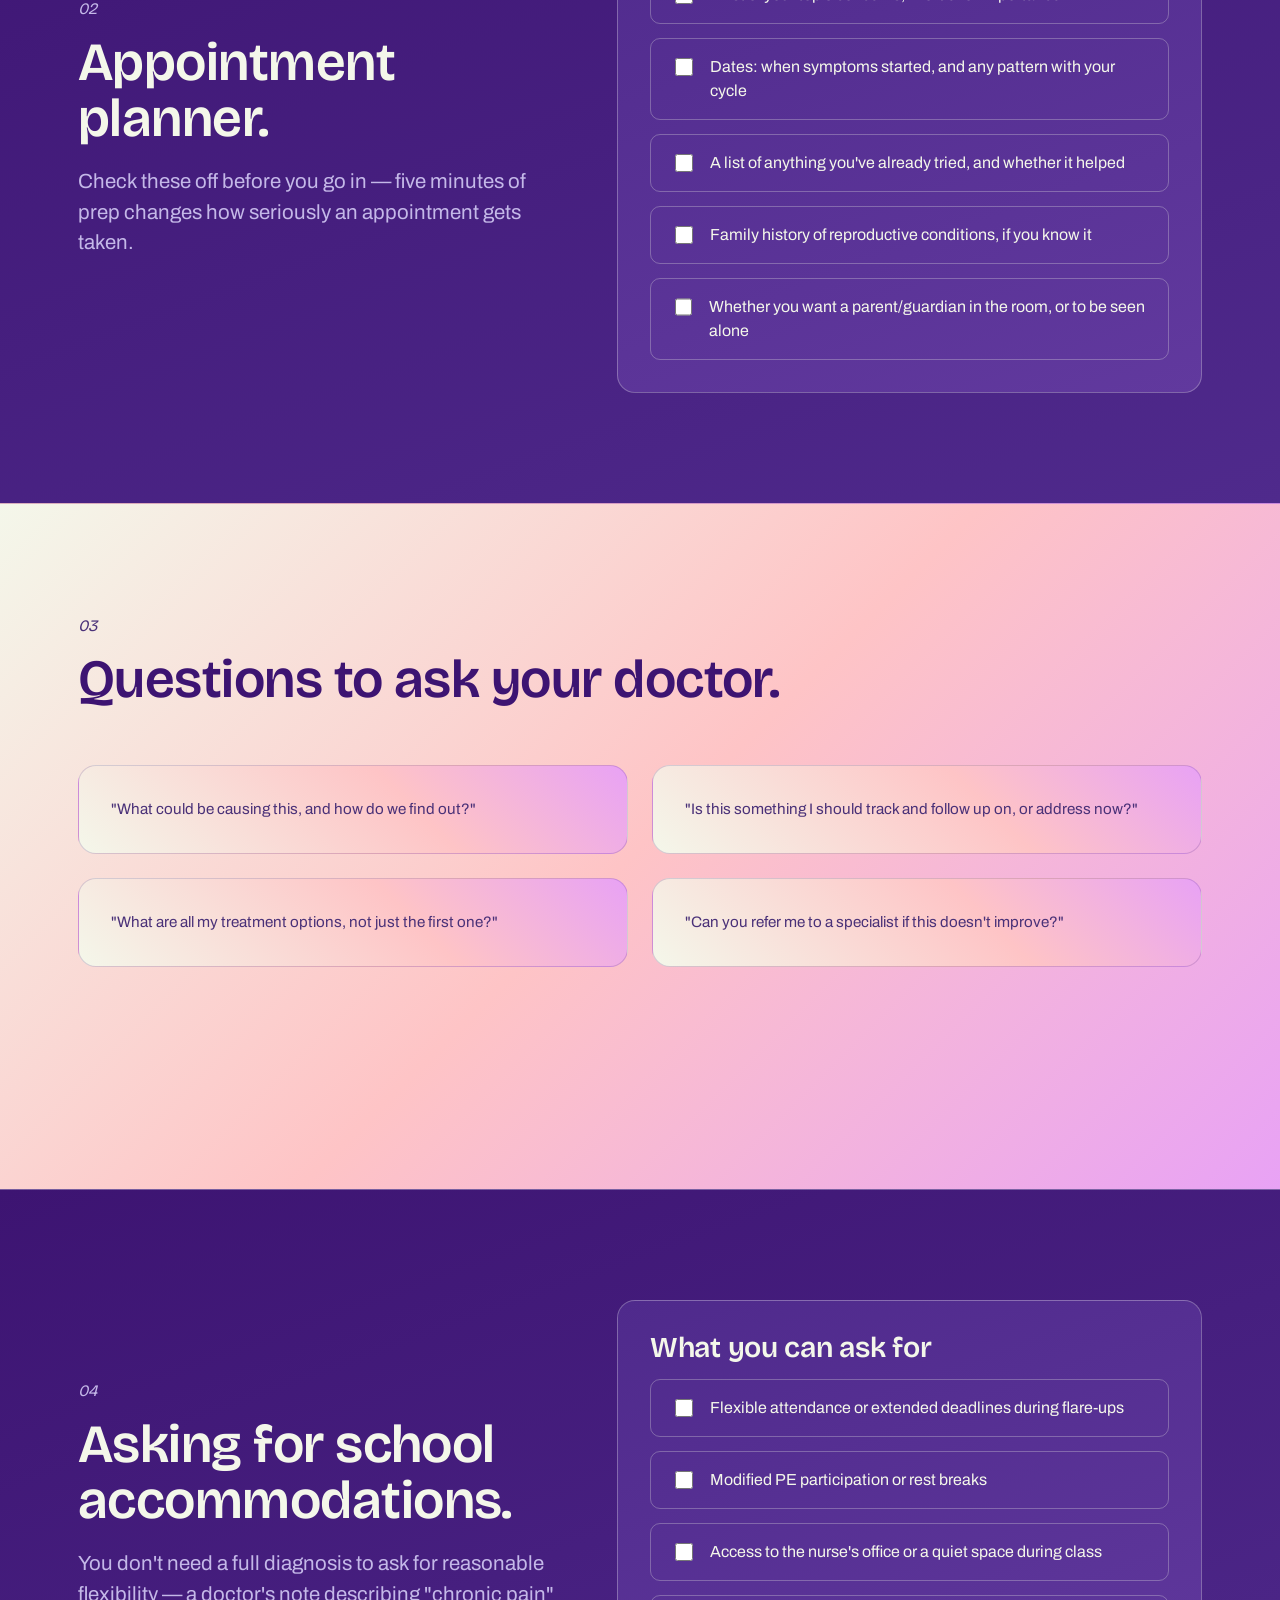
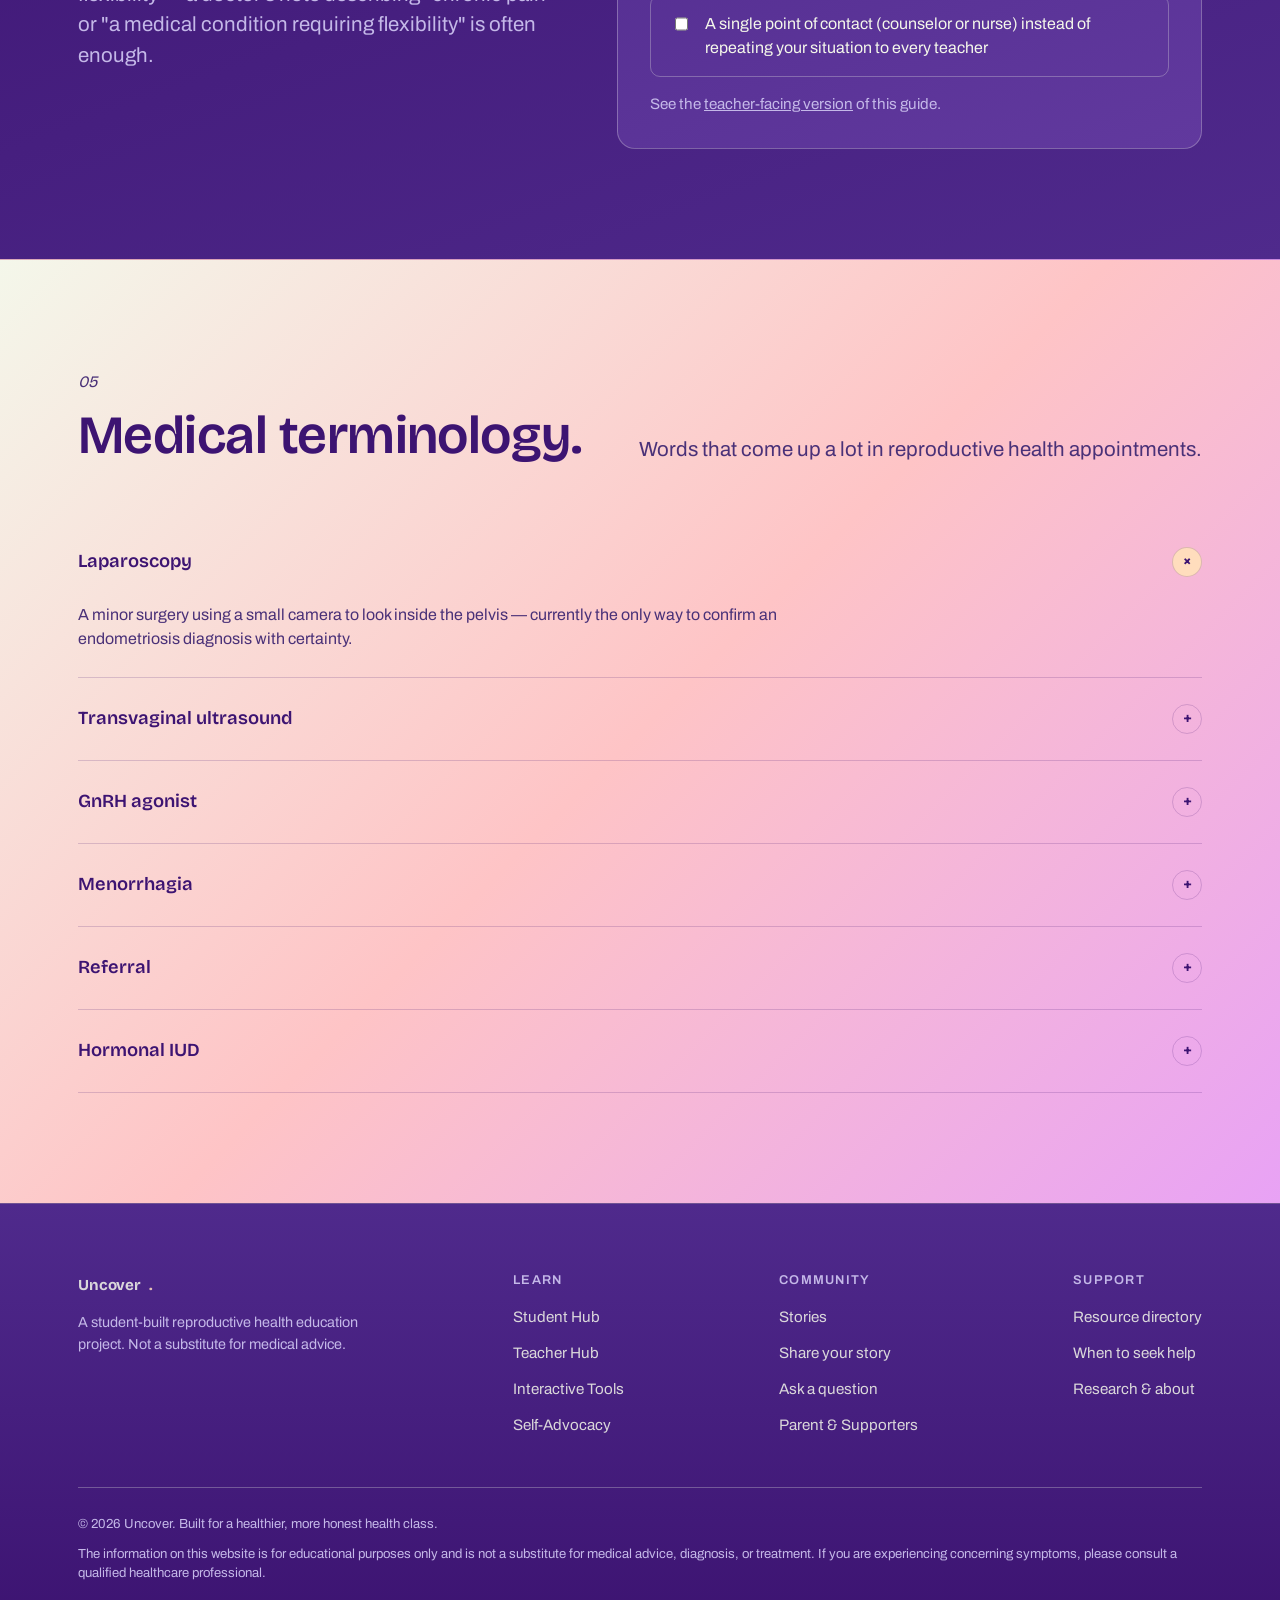
==== commit f170938e: "Fix hero backgrounds: decouple full-width gradient layer from centered content wrap (was clipping to" ====
--- a/advocacy.html
+++ b/advocacy.html
@@ -26,7 +26,8 @@
 </nav>
 <div class="ombre-bar"></div>
 
-<header class="hero wrap">
+<header class="hero">
+<div class="wrap">
   <div class="hero-tag"><span class="pip"></span> Self-advocacy toolkit</div>
   <h1>Speak up for <em>yourself,</em> with backup.</h1>
   <p class="lede">Symptom trackers, an appointment planner, questions to ask your healthcare provider, and tips for speaking up about your health.</p>
@@ -37,6 +38,7 @@
     <a href="#school" class="pill">School accommodations</a>
     <a href="#glossary" class="pill">Medical terms</a>
   </div>
+</div>
 </header>
 
 <div class="marquee">
--- a/css/style.css
+++ b/css/style.css
@@ -8,36 +8,46 @@
 
 :root{
   /* ---- Uncover palette (per project design spec) ---- */
-  --bg:            #1D1A39;  /* Midnight Plum — dark contexts: nav, footer, hero */
-  --bg-soft:       #2B2452;
-  --bg-softer:     #3B2E63;
-  --canvas:        #FBF6F3;  /* near-white warm base — default light-section bg */
-  --paper:         #E8BCB9;  /* Soft Blush — card / form / activity bg */
-  --paper-dim:     #F3D9D6;  /* lighter blush — secondary card / pill bg */
-  --ink:           #1D1A39;  /* Midnight Plum — headings & body text on light bg */
-  --ink-soft:      #6B5A78;  /* muted plum — secondary text on light bg */
-  --white:         #FBF3EF;
-
-  --primary:       #451952;  /* Royal Purple — buttons, links, headings, progress bars */
-  --primary-dark:  #351140;
-  --accent2:       #662549;  /* Berry Purple — stories, quotes, testimonials, community */
-  --highlight:     #AE445A;  /* Rose Mauve — callouts, stats, parent hub */
-  --cta:           #F39F5A;  /* Golden Apricot — quiz scores, badges, used sparingly */
-  --cta-ink:       #1D1A39;
+  --bg:            #3D1472;  /* Persian Indigo — dark contexts: nav, footer, hero, main dark colour */
+  --bg-soft:       #4F2A8C;
+  --bg-softer:     #61399E;
+  --canvas:        #F4F7EA;  /* Ivory — main background colour */
+  --paper:         #FEC4C6;  /* Blush Rose — card surface (kept distinct from Ivory canvas) */
+  --paper-dim:     #FBD9D3;  /* lighter blush — secondary card / pill bg */
+  --ink:           #3D1472;  /* Persian Indigo — body text; every palette colour but Indigo itself is light/medium, so text stays Indigo except on true-dark backgrounds */
+  --ink-soft:      #4A3178;  /* slightly softened Indigo — secondary text, still high-contrast */
+  --white:         #F4F7EA;  /* Ivory — text on dark (Indigo) backgrounds */
+
+  --primary:       #9580D4;  /* Soft Periwinkle — primary brand colour: buttons, links, headings */
+  --primary-dark:  #6B4FAE;
+  --secondary:     #75ADC9;  /* Sky Reflection — secondary brand colour */
+  --feature:       #E8A2F5;  /* Lavender Orchid — feature colour: stories, testimonials, quotes */
+  --highlight:     #FEC4C6;  /* Blush Rose — highlight colour: parent hub, reminders, success */
+  --wellness:      #6EB7CC;  /* Sea Glass — wellness accent: mental health, self-care */
+  --cta:           #FFDDBD;  /* Fairy Lights — accent: badges, quiz scores, did-you-know, used sparingly */
+  --cta-ink:       #3D1472;
 
   /* legacy aliases (existing markup references these class/var names) */
   --lime:          var(--cta);
   --lime-ink:      var(--cta-ink);
   --pink:          var(--highlight);
   --pink-soft:     var(--paper-dim);
-  --orange:        var(--accent2);
-  --sky:           #8B5AA6;  /* lightened Royal Purple, for tint variety */
+  --orange:        var(--wellness);
+  --sky:           var(--secondary);
   --purple:        var(--primary);
-  --purple-soft:   #E3D3EC;
-
-  --muted:         #C9B9D6;
-  --line:          rgba(232,188,185,0.35);
-  --line-dark:     rgba(69,25,82,0.16);
+  --purple-soft:   #F1E4FB;
+
+  --muted:         #C4B8E8;  /* light periwinkle-lavender — secondary text on dark bg */
+  --line:          rgba(244,247,234,0.28);   /* ivory-tinted border, dark contexts */
+  --line-dark:     rgba(61,20,114,0.18);     /* indigo-tinted border, light contexts */
+
+  /* named gradients, per design spec */
+  --grad-primary:      linear-gradient(135deg, #3D1472, #9580D4, #75ADC9);   /* Primary Brand Gradient */
+  --grad-wellness-soft: linear-gradient(135deg, #F4F7EA, #FEC4C6, #E8A2F5); /* Soft Wellness Gradient */
+  --grad-healing:      linear-gradient(135deg, #6EB7CC, #75ADC9, #9580D4);   /* Healing Gradient */
+  --grad-feature:      linear-gradient(135deg, #FFDDBD, #FEC4C6, #E8A2F5);   /* Feature Gradient */
+  --grad-btn:          linear-gradient(135deg, #9580D4, #75ADC9);           /* button-safe slice: text stays readable in Indigo */
+  --grad-btn-hover:    linear-gradient(135deg, #75ADC9, #6EB7CC);
 
   --font-display:  'Bricolage Grotesque', 'Helvetica Neue', Arial, sans-serif;
   --font-body:     'Archivo', 'Helvetica Neue', Arial, sans-serif;
@@ -51,7 +61,7 @@
 html{ scroll-behavior:smooth; }
 body{
   margin:0;
-  background:var(--bg);
+  background:var(--grad-primary) fixed;
   color:var(--white);
   font-family:var(--font-body);
   -webkit-font-smoothing:antialiased;
@@ -95,13 +105,21 @@
 
 /* ---------- section scaffolding ---------- */
 section{ position:relative; }
-.section{ padding:110px 0; border-top:1px solid var(--line); }
+.section{
+  padding:110px 0;
+  border-top:1px solid var(--line);
+  background:linear-gradient(160deg, var(--bg), var(--bg-soft));
+}
 .section.light{
-  background:var(--canvas);
+  background:var(--grad-wellness-soft);
   color:var(--ink);
   border-top:1px solid var(--line-dark);
-}
-.section.light .eyebrow{ color:var(--primary); }
+  /* redefining --muted here means every inline color:var(--muted)
+     elsewhere in this subtree automatically resolves to a readable
+     dark value on this light background, with no HTML changes needed */
+  --muted: var(--ink-soft);
+}
+.section.light .eyebrow{ color:var(--ink); }
 .section.light .muted{ color:var(--ink-soft); }
 .muted{ color:var(--muted); }
 
@@ -126,7 +144,7 @@
   position:sticky;
   top:0;
   z-index:100;
-  background:rgba(29,26,57,0.86);
+  background:rgba(61,20,114,0.88);
   backdrop-filter:blur(14px);
   border-bottom:1px solid var(--line);
 }
@@ -182,12 +200,12 @@
   white-space:nowrap;
 }
 .btn:hover{ transform:translateY(-2px); }
-.btn-primary{ background:linear-gradient(135deg, var(--primary), var(--accent2)); color:var(--white); }
-.btn-primary:hover{ background:linear-gradient(135deg, var(--accent2), var(--highlight)); }
+.btn-primary{ background:var(--grad-btn); color:var(--ink); font-weight:700; }
+.btn-primary:hover{ background:var(--grad-btn-hover); }
 .btn-outline{ border-color:var(--line); color:var(--white); }
 .section.light .btn-outline{ border-color:var(--line-dark); color:var(--ink); }
 .btn-outline:hover{ border-color:var(--primary); }
-.btn-dark{ background:var(--ink); color:var(--paper); }
+.btn-dark{ background:var(--ink); color:var(--white); font-weight:700; }
 .btn-cta{ background:linear-gradient(135deg, var(--cta), #FFC98A); color:var(--cta-ink); }
 .btn-cta:hover{ background:linear-gradient(135deg, #FFC98A, var(--cta)); }
 .btn-arrow{ font-size:1.1em; transition:transform .2s; }
@@ -200,8 +218,9 @@
   padding:96px 0 90px;
   overflow:hidden;
   background:
-    radial-gradient(ellipse 900px 500px at 15% 0%, rgba(69,25,82,0.45), transparent 60%),
-    radial-gradient(ellipse 700px 500px at 100% 20%, rgba(174,68,90,0.22), transparent 55%);
+    radial-gradient(ellipse 900px 550px at 100% -10%, rgba(117,173,201,0.35), transparent 60%),
+    radial-gradient(ellipse 800px 600px at -10% 100%, rgba(149,128,212,0.30), transparent 55%),
+    var(--bg);
 }
 .hero-tag{
   display:inline-flex;
@@ -229,7 +248,8 @@
 .grid-4{ grid-template-columns:repeat(4,1fr); }
 
 .card{
-  background:var(--bg-soft);
+  background:linear-gradient(160deg, var(--bg-soft), var(--bg-softer));
+  color:var(--white);
   border:1px solid var(--line);
   border-radius:var(--radius);
   padding:32px;
@@ -237,7 +257,8 @@
 }
 .card:hover{ border-color:var(--cta); transform:translateY(-4px); }
 .section.light .card{
-  background:var(--paper);
+  background:linear-gradient(45deg, var(--canvas), var(--paper) 60%, var(--feature));
+  color:var(--ink);
   border-color:var(--line-dark);
 }
 .section.light .card:hover{ border-color:var(--primary); }
@@ -259,16 +280,24 @@
   margin-top:20px;
   font-size:0.88rem;
   font-weight:600;
-  color:var(--lime);
-}
-.section.light .card .tag-link{ color:var(--pink); }
+  color:var(--white);
+}
+.section.light .card .tag-link{ color:var(--ink); }
 
 /* icon tint variants */
-.tint-lime{ background:rgba(243,159,90,0.18); color:var(--lime); }
-.tint-pink{ background:rgba(174,68,90,0.20); color:var(--pink); }
-.tint-orange{ background:rgba(102,37,73,0.16); color:var(--orange); }
-.tint-sky{ background:rgba(139,90,166,0.20); color:var(--sky); }
-.tint-purple{ background:rgba(69,25,82,0.16); color:var(--purple); }
+.tint-lime{ background:rgba(255,221,189,0.30); color:var(--lime); }
+.tint-pink{ background:rgba(254,196,198,0.35); color:var(--pink); }
+.tint-orange{ background:rgba(110,183,204,0.25); color:var(--orange); }
+.tint-sky{ background:rgba(117,173,201,0.25); color:var(--sky); }
+.tint-purple{ background:rgba(149,128,212,0.28); color:var(--purple); }
+
+/* light-card contexts: every palette hue but Indigo is too light to read as icon-glyph
+   text on a light card, so darken each to a legible analogue there. */
+.section.light .tint-lime{ color:#8A5A22; }
+.section.light .tint-pink{ color:#A8434B; }
+.section.light .tint-orange{ color:#296B7D; }
+.section.light .tint-sky{ color:#356E88; }
+.section.light .tint-purple{ color:#523693; }
 
 /* ---------- pills / tags ---------- */
 .pill{
@@ -292,7 +321,7 @@
   color:var(--lime);
   line-height:1;
 }
-.section.light .stat-num{ color:var(--pink); }
+.section.light .stat-num{ color:var(--ink); }
 .stat-label{ margin-top:10px; color:var(--muted); font-size:0.92rem; }
 .section.light .stat-label{ color:var(--ink-soft); }
 
@@ -332,7 +361,9 @@
 .banner{
   border-radius:28px;
   padding:64px;
-  background:linear-gradient(135deg, var(--purple), var(--pink));
+  /* kept intentionally dark (not the full light-reaching Primary Brand Gradient) so the
+     white text used throughout banner markup stays accessible at every size */
+  background:linear-gradient(135deg, var(--bg), var(--bg-soft));
   color:var(--white);
   display:flex;
   align-items:center;
@@ -341,12 +372,12 @@
   flex-wrap:wrap;
 }
 .banner h2{ max-width:520px; }
-.banner.lime{ background:linear-gradient(135deg,#FFD8AC,var(--lime)); color:var(--lime-ink); }
-.banner.dark{ background:var(--ink); color:var(--paper); }
+.banner.lime{ background:var(--grad-feature); color:var(--lime-ink); }
+.banner.dark{ background:linear-gradient(135deg, var(--ink), var(--bg-soft)); color:var(--white); }
 
 /* ---------- footer ---------- */
 footer{
-  background:var(--bg);
+  background:linear-gradient(180deg, var(--bg-soft), var(--bg));
   border-top:1px solid var(--line);
   padding:70px 0 34px;
 }
@@ -391,7 +422,7 @@
   font-size:0.85rem;
   box-shadow:0 10px 30px rgba(0,0,0,0.4);
 }
-.exit-btn:hover{ background:#FFB980; }
+.exit-btn:hover{ background:var(--highlight); }
 
 /* ---------- form elements ---------- */
 .field{ display:flex; flex-direction:column; gap:8px; margin-bottom:20px; }
@@ -417,12 +448,12 @@
 
 /* ---------- quiz ---------- */
 .quiz-card{
-  background:var(--bg-soft);
+  background:linear-gradient(160deg, var(--bg-soft), var(--bg-softer));
   border:1px solid var(--line);
   border-radius:var(--radius);
   padding:40px;
 }
-.section.light .quiz-card{ background:var(--white); border-color:var(--line-dark); }
+.section.light .quiz-card{ background:var(--grad-feature); border-color:var(--line-dark); }
 .quiz-progress{
   height:6px; border-radius:99px; background:var(--bg-softer); overflow:hidden; margin-bottom:30px;
 }
@@ -442,8 +473,8 @@
 }
 .section.light .quiz-opt{ border-color:var(--line-dark); }
 .quiz-opt:hover{ border-color:var(--lime); }
-.quiz-opt.correct{ border-color:var(--lime); background:rgba(243,159,90,0.14); }
-.quiz-opt.wrong{ border-color:var(--pink); background:rgba(174,68,90,0.16); }
+.quiz-opt.correct{ border-color:var(--highlight); background:rgba(254,196,198,0.30); }
+.quiz-opt.wrong{ border-color:var(--primary-dark); background:rgba(107,79,174,0.16); }
 .quiz-feedback{ margin-top:18px; font-size:0.92rem; color:var(--muted); display:none; }
 .section.light .quiz-feedback{ color:var(--ink-soft); }
 .quiz-result{ text-align:center; display:none; }
@@ -464,13 +495,13 @@
 
 /* ---------- misc ---------- */
 .two-col{ display:grid; grid-template-columns:0.9fr 1.1fr; gap:60px; align-items:center; }
-.divider{ height:3px; border-radius:99px; background:linear-gradient(90deg, var(--primary), var(--accent2), var(--highlight), var(--cta)); margin:60px 0; opacity:0.7; }
-.section.light .divider{ opacity:0.55; }
-
-/* full ombré flow, per design spec: Midnight Plum -> Royal Purple -> Berry Purple -> Rose Mauve -> Golden Apricot -> Soft Blush */
+.divider{ height:3px; border-radius:99px; background:var(--grad-primary); margin:60px 0; opacity:0.8; }
+.section.light .divider{ opacity:0.7; }
+
+/* full ombré flow, per design spec: Persian Indigo -> Periwinkle -> Sky Reflection -> Sea Glass -> Lavender Orchid -> Blush Rose -> Fairy Lights -> Ivory */
 .ombre-bar{
   height:5px;
-  background:linear-gradient(90deg, var(--bg), var(--primary), var(--accent2), var(--highlight), var(--cta), var(--paper));
+  background:linear-gradient(90deg, var(--bg), var(--primary), var(--secondary), var(--wellness), var(--feature), var(--highlight), var(--cta), var(--canvas));
 }
 .badge-list{ display:flex; gap:14px; flex-wrap:wrap; margin-top:30px; }
 .badge{ display:flex; align-items:center; gap:8px; font-size:0.85rem; color:var(--muted); }
@@ -491,7 +522,7 @@
 /* poll */
 .poll-bar-track{ background:var(--bg-softer); border-radius:99px; height:34px; position:relative; overflow:hidden; margin-top:10px; }
 .section.light .poll-bar-track{ background:var(--paper-dim); }
-.poll-bar-fill{ height:100%; background:linear-gradient(90deg, var(--accent2), var(--highlight)); border-radius:99px; width:0%; transition:width .6s ease; display:flex; align-items:center; padding:0 14px; color:#fff; font-size:0.82rem; font-weight:600; white-space:nowrap; }
+.poll-bar-fill{ height:100%; background:var(--grad-healing); border-radius:99px; width:0%; transition:width .6s ease; display:flex; align-items:center; padding:0 14px; color:var(--white); font-size:0.82rem; font-weight:600; white-space:nowrap; }
 .poll-option{ margin-bottom:18px; }
 .poll-option .poll-label{ display:flex; justify-content:space-between; font-size:0.9rem; margin-bottom:2px; }
 .poll-vote{
@@ -534,15 +565,15 @@
 
 /* ---------- motion: hero entrance ---------- */
 .hero{ position:relative; }
-.hero > *:not(.hero-glow){
-  position:relative; z-index:1;
+.hero > .wrap{ position:relative; z-index:1; }
+.hero > .wrap > *{
   animation:heroIn .8s cubic-bezier(.16,1,.3,1) both;
 }
-.hero > *:nth-child(1){ animation-delay:.02s; }
-.hero > *:nth-child(2){ animation-delay:.12s; }
-.hero > *:nth-child(3){ animation-delay:.22s; }
-.hero > *:nth-child(4){ animation-delay:.32s; }
-.hero > *:nth-child(5){ animation-delay:.42s; }
+.hero > .wrap > *:nth-child(1){ animation-delay:.02s; }
+.hero > .wrap > *:nth-child(2){ animation-delay:.12s; }
+.hero > .wrap > *:nth-child(3){ animation-delay:.22s; }
+.hero > .wrap > *:nth-child(4){ animation-delay:.32s; }
+.hero > .wrap > *:nth-child(5){ animation-delay:.42s; }
 @keyframes heroIn{ from{ opacity:0; transform:translateY(20px); } to{ opacity:1; transform:translateY(0); } }
 
 /* ---------- motion: cursor glow ---------- */
@@ -550,7 +581,7 @@
   position:absolute; top:0; left:0;
   width:460px; height:460px; margin:-230px 0 0 -230px;
   border-radius:50%;
-  background:radial-gradient(circle, rgba(243,159,90,0.32), rgba(174,68,90,0.16) 45%, transparent 72%);
+  background:radial-gradient(circle, rgba(149,128,212,0.35), rgba(117,173,201,0.18) 45%, transparent 72%);
   filter:blur(6px);
   pointer-events:none;
   z-index:0;
@@ -567,7 +598,7 @@
 /* ---------- motion: card tilt ---------- */
 .card{ transition:border-color .2s, transform .15s ease-out, box-shadow .2s; }
 .card.tilt:hover{ box-shadow:0 20px 40px rgba(0,0,0,0.28); }
-.section.light .card.tilt:hover{ box-shadow:0 20px 40px rgba(29,26,57,0.14); }
+.section.light .card.tilt:hover{ box-shadow:0 20px 40px rgba(61,20,114,0.16); }
 
 /* ---------- motion: magnetic buttons ---------- */
 .btn{ transition:transform .15s ease-out, background .2s, color .2s, border-color .2s; }
@@ -615,7 +646,7 @@
 
 @media (prefers-reduced-motion: reduce){
   .reveal-init{ opacity:1; transform:none; transition:none; }
-  .hero > *{ animation:none; opacity:1; transform:none; }
+  .hero > .wrap > *{ animation:none; opacity:1; transform:none; }
   .marquee-track{ animation:none; }
   .hero-glow{ display:none; }
 }
